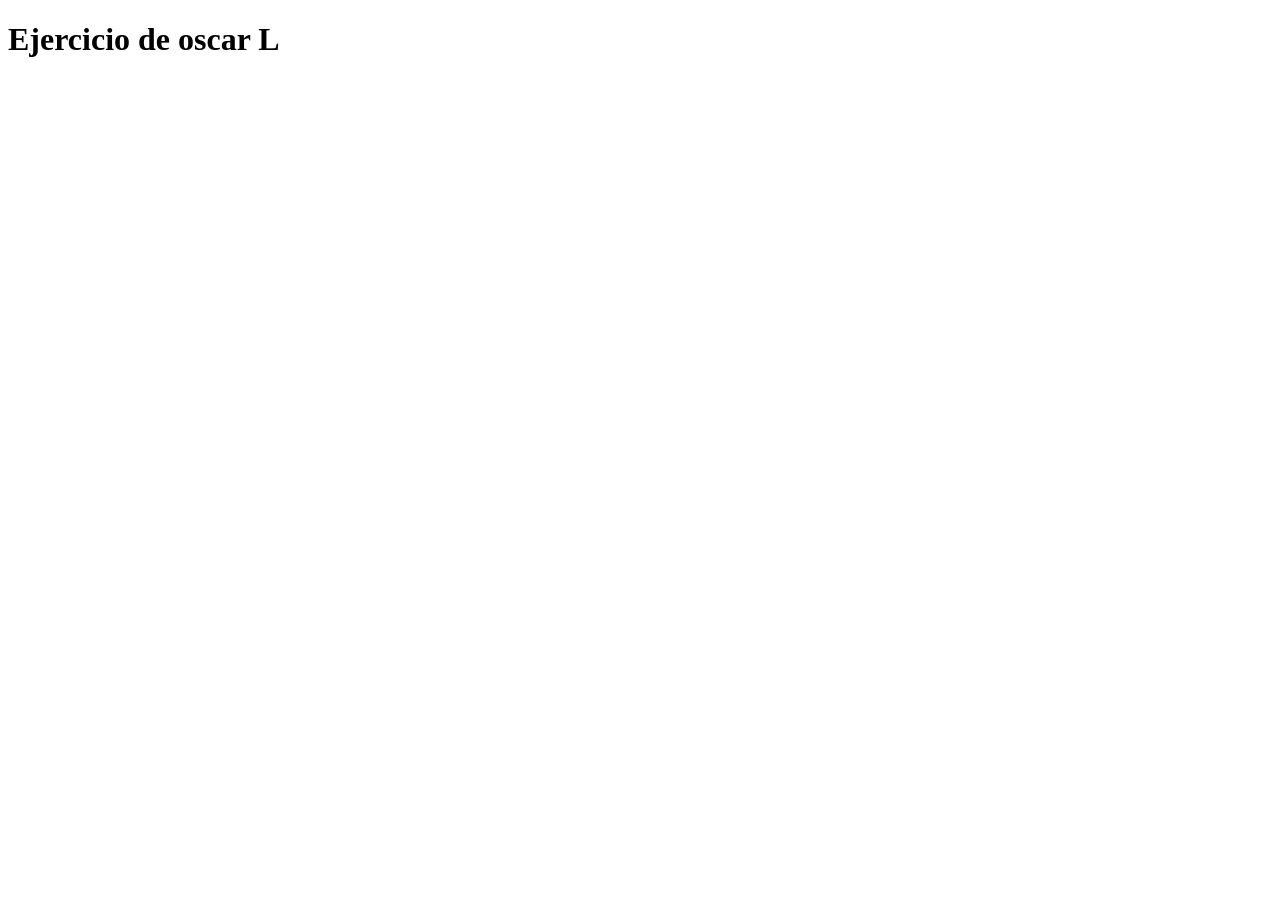
==== index.html @ 41b49b69 "Update index.html" ====
<!DOCTYPE html>
<html lang="en">
<head>
    <meta charset="UTF-8">
    <meta name="viewport" content="width=
    , initial-scale=1.0">
    <title>Ejemplo de página web basica</title>
    <h1>Ejercicio de oscar L</h1>
</head>
<body>
    
</body>
</html>
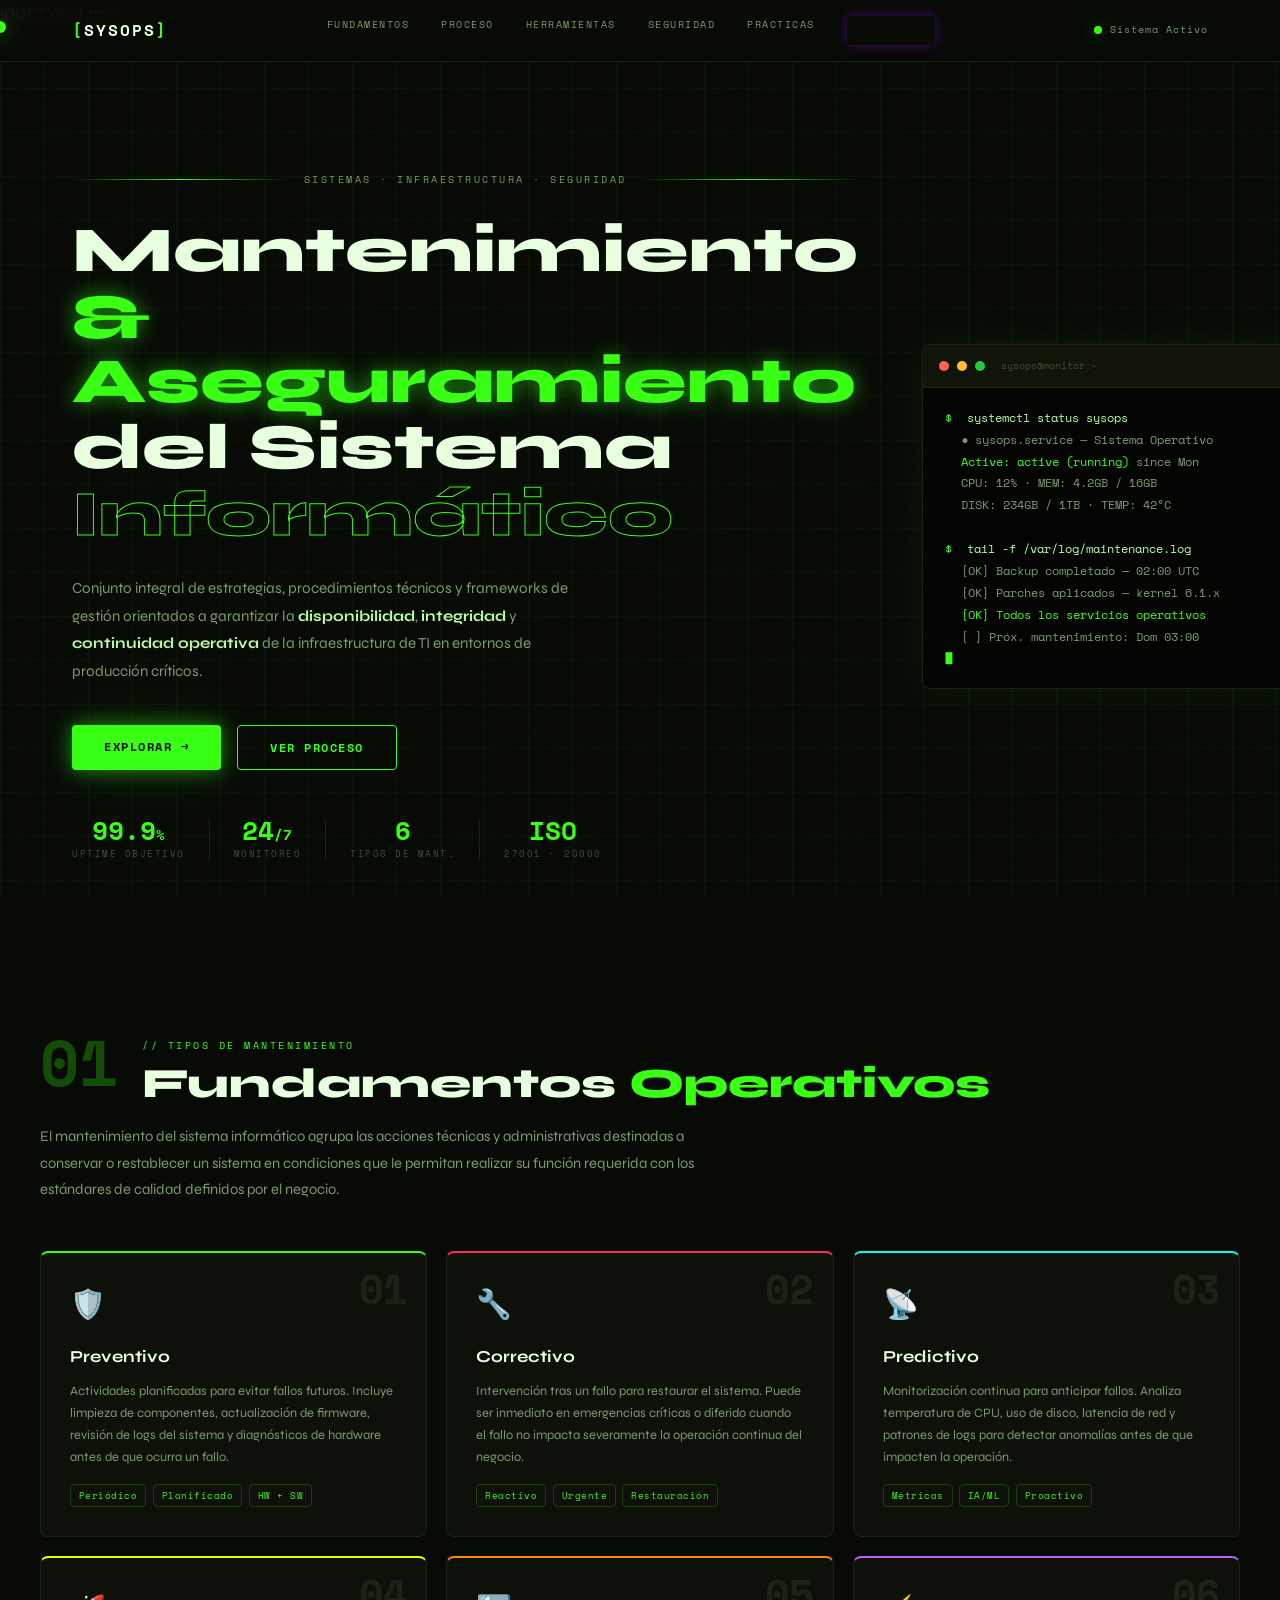
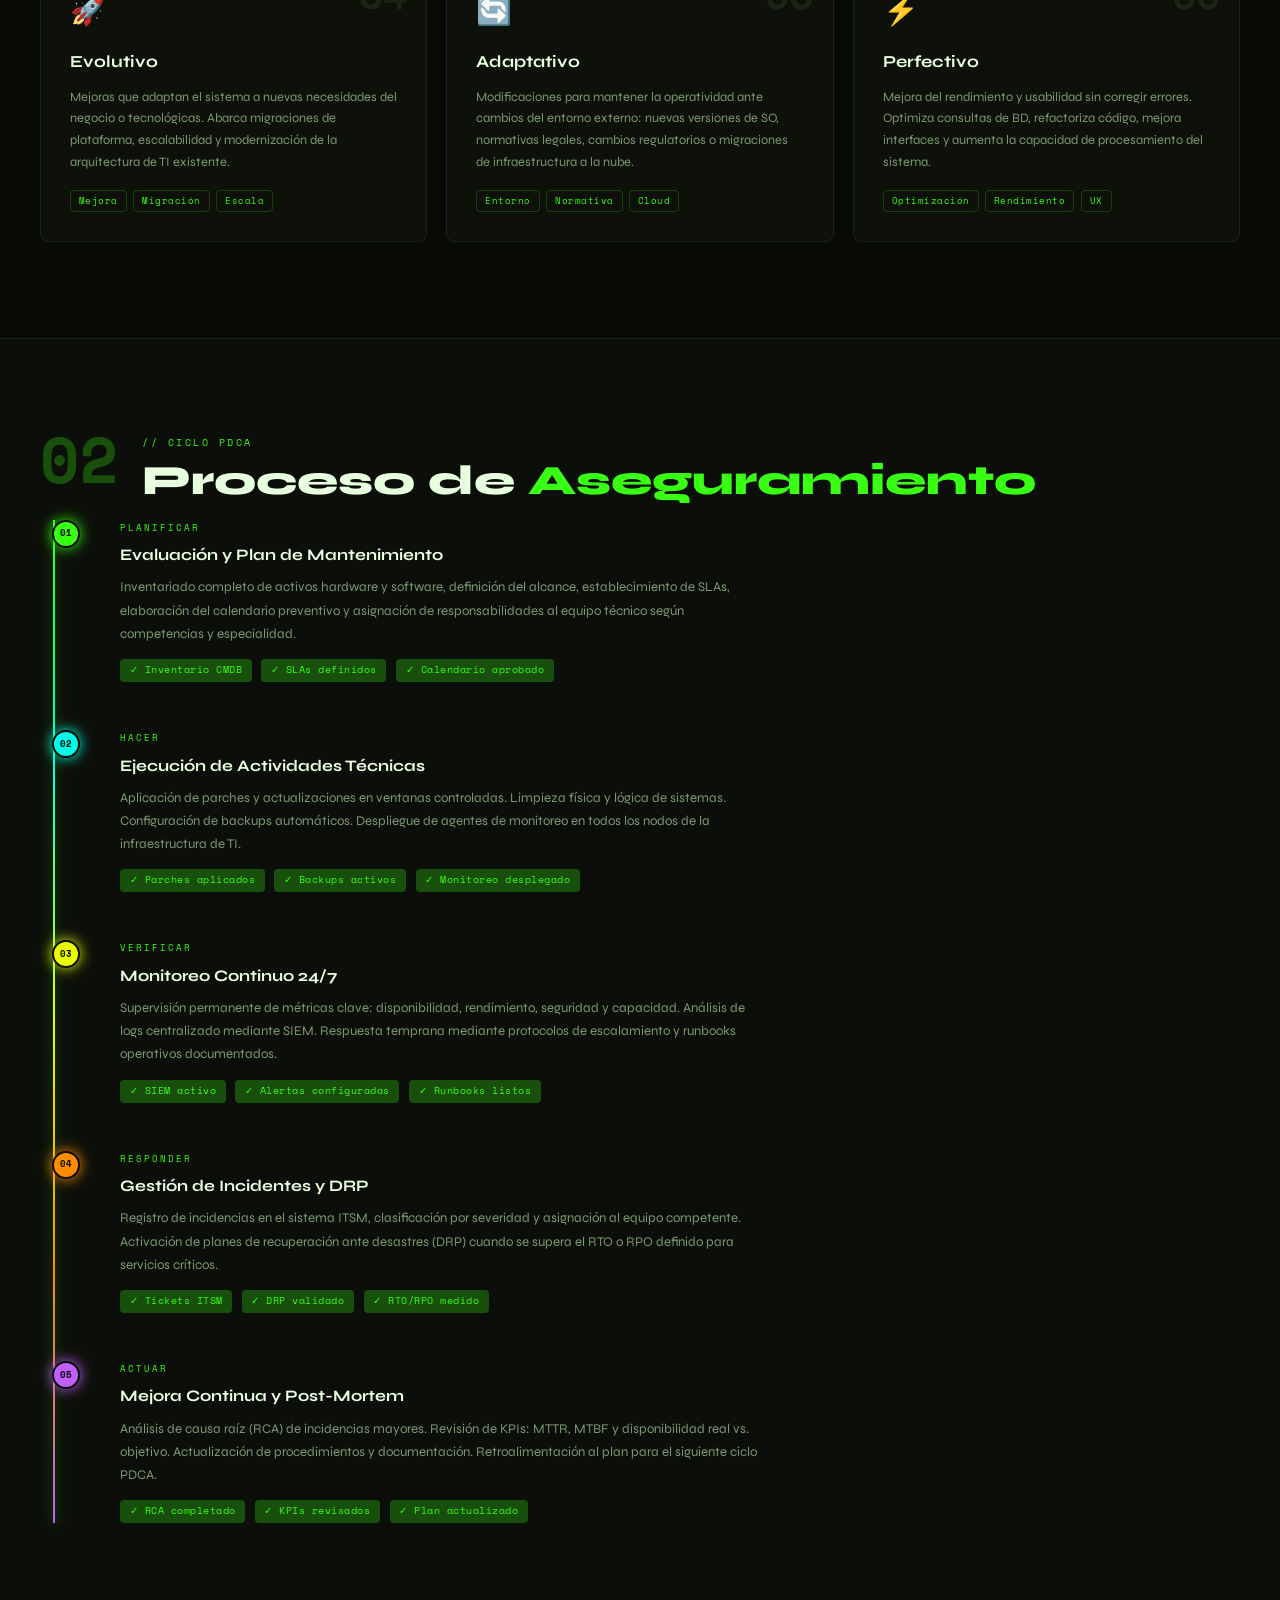
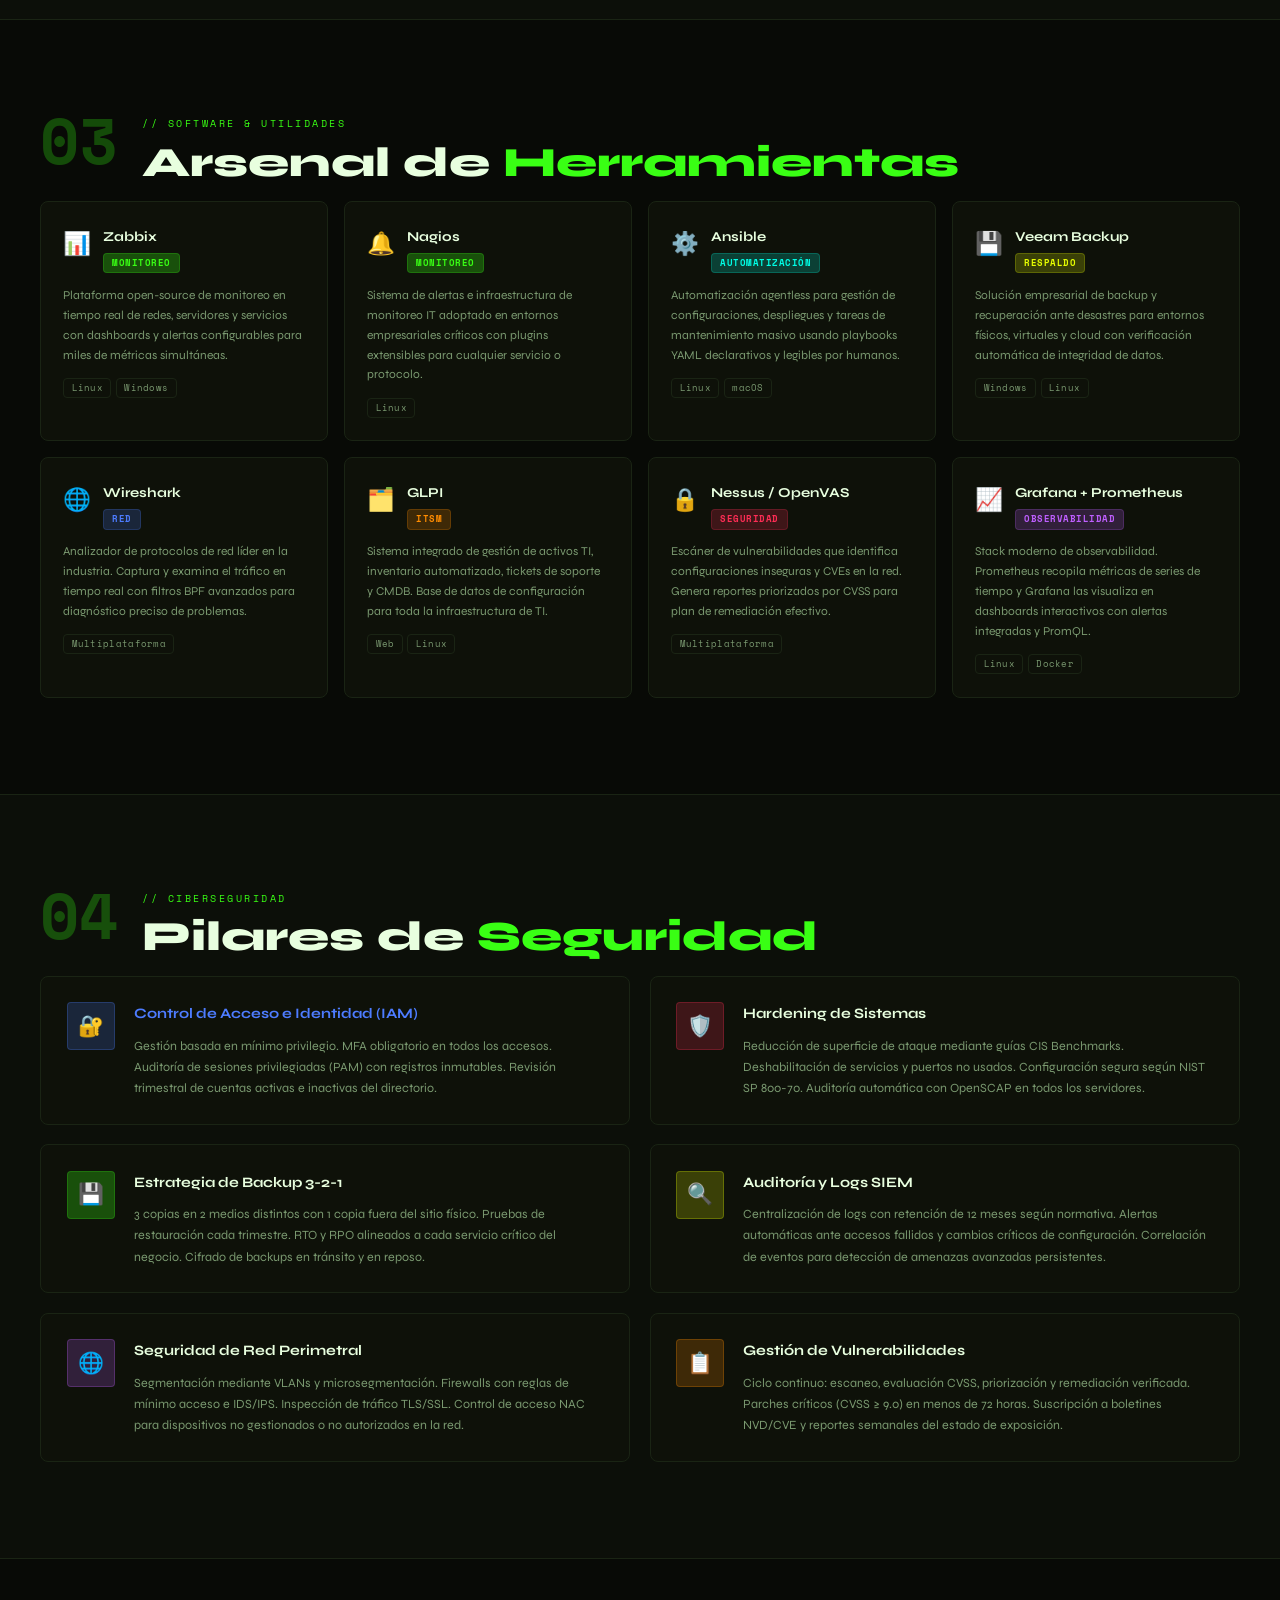
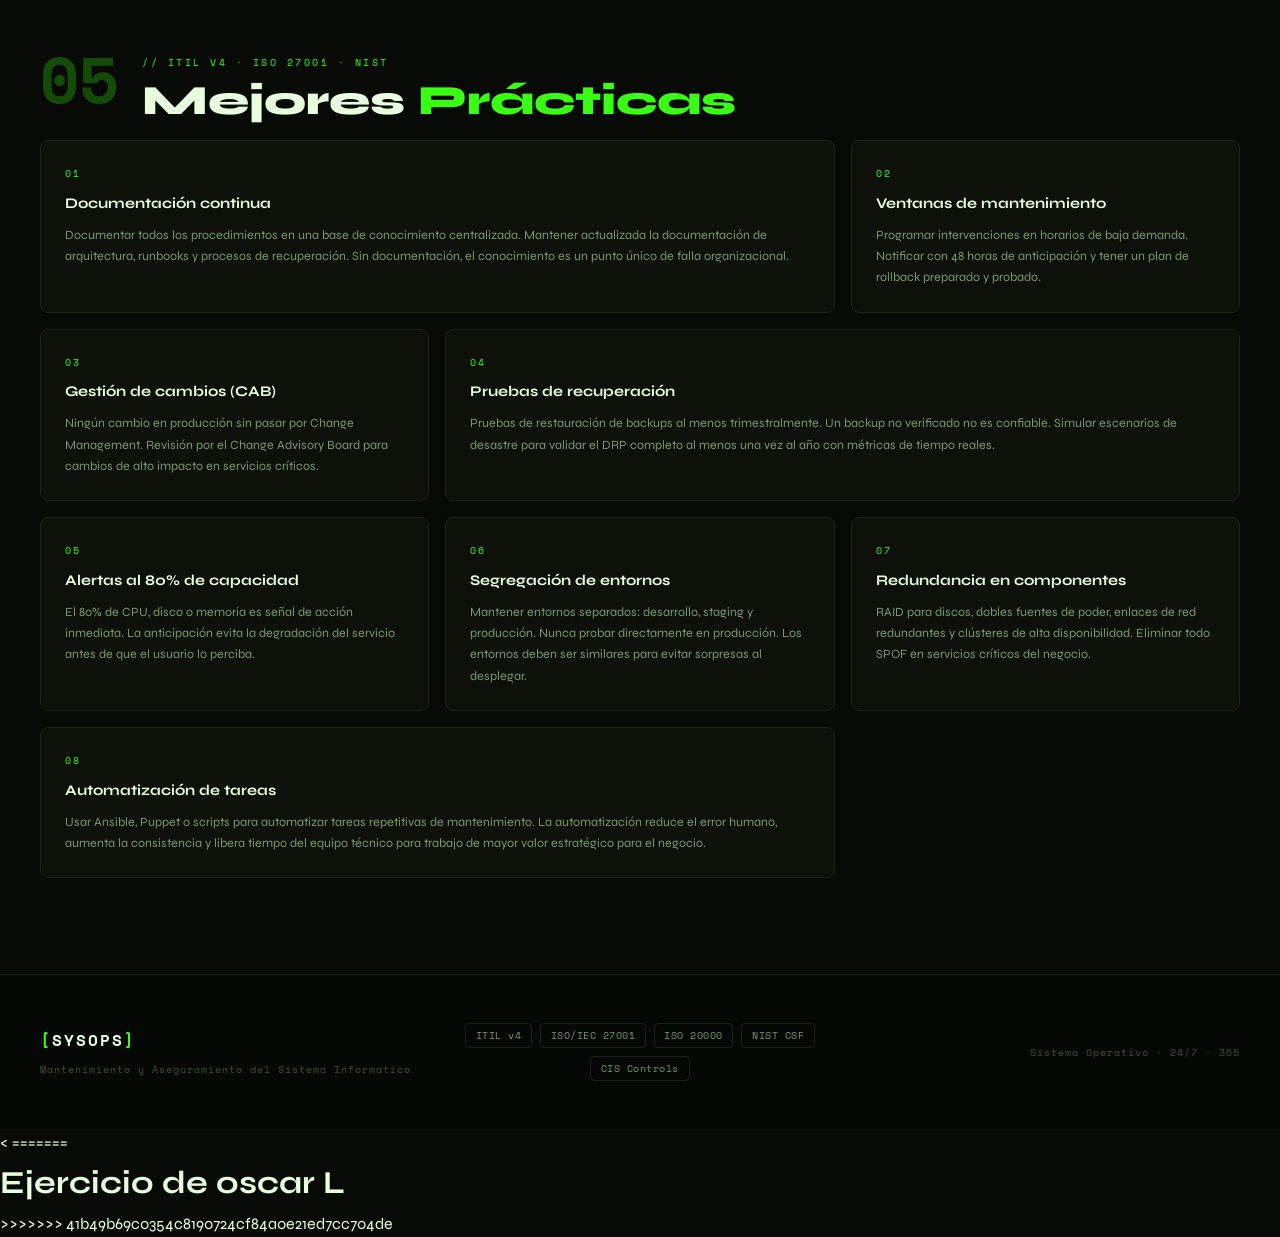
==== commit 8ff51234: "Add files via upload" ====
--- a/index.html
+++ b/index.html
@@ -1,13 +1,505 @@
-<!DOCTYPE html>
-<html lang="en">
-<head>
-    <meta charset="UTF-8">
-    <meta name="viewport" content="width=
-    , initial-scale=1.0">
-    <title>Ejemplo de página web basica</title>
-    <h1>Ejercicio de oscar L</h1>
-</head>
-<body>
-    
-</body>
-</html>
+!DOCTYPE html>
+<html lang="es">
+<head>
+  <meta charset="UTF-8" />
+  <meta name="viewport" content="width=device-width, initial-scale=1.0" />
+  <title>SYSOPS — Mantenimiento del Sistema Informático</title>
+  <link rel="stylesheet" href="style.css" />
+  <link rel="preconnect" href="https://fonts.googleapis.com" />
+  <link href="https://fonts.googleapis.com/css2?family=Syne:wght@400;700;800&family=Space+Mono:ital,wght@0,400;0,700;1,400&display=swap" rel="stylesheet" />
+</head>
+<body>
+
+  <div class="cursor" id="cursor"></div>
+  <canvas class="noise-canvas" id="noiseCanvas"></canvas>
+
+  <!-- HEADER -->
+  <header class="header">
+    <div class="header__inner">
+      <a class="header__logo" href="#">
+        <span class="bracket">[</span>SYSOPS<span class="bracket">]</span>
+      </a>
+      <nav class="header__nav">
+        <a href="#fundamentos">Fundamentos</a>
+        <a href="#proceso">Proceso</a>
+        <a href="#herramientas">Herramientas</a>
+        <a href="#seguridad">Seguridad</a>
+        <a href="#practicas">Prácticas</a>
+        <a href="contacto.html" class="nav-contact">Contacto</a>
+      </nav>
+      <div class="header__status">
+        <span class="status-dot"></span>
+        <span>Sistema Activo</span>
+      </div>
+    </div>
+  </header>
+
+  <!-- HERO -->
+  <section class="hero">
+    <div class="hero__grid"></div>
+    <div class="hero__content">
+      <div class="hero__eyebrow">
+        <span class="ey-line"></span>
+        <span>SISTEMAS · INFRAESTRUCTURA · SEGURIDAD</span>
+        <span class="ey-line"></span>
+      </div>
+      <h1 class="hero__title">
+        <span>Mantenimiento</span>
+        <span class="acc">&amp; Aseguramiento</span>
+        <span>del Sistema</span>
+        <span class="outline">Informático</span>
+      </h1>
+      <p class="hero__desc">
+        Conjunto integral de estrategias, procedimientos técnicos y frameworks de gestión
+        orientados a garantizar la <strong>disponibilidad</strong>, <strong>integridad</strong>
+        y <strong>continuidad operativa</strong> de la infraestructura de TI en entornos de producción críticos.
+      </p>
+      <div class="hero__actions">
+        <a class="btn btn--fill" href="#fundamentos">Explorar →</a>
+        <a class="btn btn--ghost" href="#proceso">Ver Proceso</a>
+      </div>
+      <div class="hero__metrics">
+        <div class="metric">
+          <span class="metric__val">99.9<em>%</em></span>
+          <span class="metric__lbl">Uptime objetivo</span>
+        </div>
+        <div class="metric-sep"></div>
+        <div class="metric">
+          <span class="metric__val">24<em>/7</em></span>
+          <span class="metric__lbl">Monitoreo</span>
+        </div>
+        <div class="metric-sep"></div>
+        <div class="metric">
+          <span class="metric__val">6</span>
+          <span class="metric__lbl">Tipos de mant.</span>
+        </div>
+        <div class="metric-sep"></div>
+        <div class="metric">
+          <span class="metric__val">ISO</span>
+          <span class="metric__lbl">27001 · 20000</span>
+        </div>
+      </div>
+    </div>
+
+    <div class="hero__terminal">
+      <div class="term__bar">
+        <span class="t-dot dot-r"></span>
+        <span class="t-dot dot-y"></span>
+        <span class="t-dot dot-g"></span>
+        <span class="term__title">sysops@monitor:~</span>
+      </div>
+      <div class="term__body">
+        <p><span class="t-prompt">$</span> <span class="t-cmd">systemctl status sysops</span></p>
+        <p class="t-out">● sysops.service — Sistema Operativo</p>
+        <p class="t-out"><span class="t-green">   Active: active (running)</span> since Mon</p>
+        <p class="t-out">   CPU: 12% · MEM: 4.2GB / 16GB</p>
+        <p class="t-out">   DISK: 234GB / 1TB · TEMP: 42°C</p>
+        <br/>
+        <p><span class="t-prompt">$</span> <span class="t-cmd">tail -f /var/log/maintenance.log</span></p>
+        <p class="t-out">[OK] Backup completado — 02:00 UTC</p>
+        <p class="t-out">[OK] Parches aplicados — kernel 6.1.x</p>
+        <p class="t-out"><span class="t-green">[OK] Todos los servicios operativos</span></p>
+        <p class="t-out">[  ] Próx. mantenimiento: Dom 03:00</p>
+        <p class="t-cursor" id="tcursor">█</p>
+      </div>
+    </div>
+  </section>
+
+  <!-- FUNDAMENTOS -->
+  <section class="section" id="fundamentos">
+    <div class="container">
+      <div class="sec-head">
+        <span class="sec-num">01</span>
+        <div>
+          <p class="sec-label">// Tipos de Mantenimiento</p>
+          <h2 class="sec-title">Fundamentos <span class="acc">Operativos</span></h2>
+        </div>
+      </div>
+      <p class="sec-intro">
+        El mantenimiento del sistema informático agrupa las acciones técnicas y administrativas
+        destinadas a conservar o restablecer un sistema en condiciones que le permitan realizar
+        su función requerida con los estándares de calidad definidos por el negocio.
+      </p>
+
+      <div class="cards-grid">
+        <article class="mcard mcard--1 reveal">
+          <div class="mcard__num">01</div>
+          <div class="mcard__icon">🛡️</div>
+          <h3 class="mcard__title">Preventivo</h3>
+          <p class="mcard__text">Actividades planificadas para evitar fallos futuros. Incluye limpieza de componentes, actualización de firmware, revisión de logs del sistema y diagnósticos de hardware antes de que ocurra un fallo.</p>
+          <div class="mcard__tags"><span>Periódico</span><span>Planificado</span><span>HW + SW</span></div>
+        </article>
+        <article class="mcard mcard--2 reveal">
+          <div class="mcard__num">02</div>
+          <div class="mcard__icon">🔧</div>
+          <h3 class="mcard__title">Correctivo</h3>
+          <p class="mcard__text">Intervención tras un fallo para restaurar el sistema. Puede ser inmediato en emergencias críticas o diferido cuando el fallo no impacta severamente la operación continua del negocio.</p>
+          <div class="mcard__tags"><span>Reactivo</span><span>Urgente</span><span>Restauración</span></div>
+        </article>
+        <article class="mcard mcard--3 reveal">
+          <div class="mcard__num">03</div>
+          <div class="mcard__icon">📡</div>
+          <h3 class="mcard__title">Predictivo</h3>
+          <p class="mcard__text">Monitorización continua para anticipar fallos. Analiza temperatura de CPU, uso de disco, latencia de red y patrones de logs para detectar anomalías antes de que impacten la operación.</p>
+          <div class="mcard__tags"><span>Métricas</span><span>IA/ML</span><span>Proactivo</span></div>
+        </article>
+        <article class="mcard mcard--4 reveal">
+          <div class="mcard__num">04</div>
+          <div class="mcard__icon">🚀</div>
+          <h3 class="mcard__title">Evolutivo</h3>
+          <p class="mcard__text">Mejoras que adaptan el sistema a nuevas necesidades del negocio o tecnológicas. Abarca migraciones de plataforma, escalabilidad y modernización de la arquitectura de TI existente.</p>
+          <div class="mcard__tags"><span>Mejora</span><span>Migración</span><span>Escala</span></div>
+        </article>
+        <article class="mcard mcard--5 reveal">
+          <div class="mcard__num">05</div>
+          <div class="mcard__icon">🔄</div>
+          <h3 class="mcard__title">Adaptativo</h3>
+          <p class="mcard__text">Modificaciones para mantener la operatividad ante cambios del entorno externo: nuevas versiones de SO, normativas legales, cambios regulatorios o migraciones de infraestructura a la nube.</p>
+          <div class="mcard__tags"><span>Entorno</span><span>Normativa</span><span>Cloud</span></div>
+        </article>
+        <article class="mcard mcard--6 reveal">
+          <div class="mcard__num">06</div>
+          <div class="mcard__icon">⚡</div>
+          <h3 class="mcard__title">Perfectivo</h3>
+          <p class="mcard__text">Mejora del rendimiento y usabilidad sin corregir errores. Optimiza consultas de BD, refactoriza código, mejora interfaces y aumenta la capacidad de procesamiento del sistema.</p>
+          <div class="mcard__tags"><span>Optimización</span><span>Rendimiento</span><span>UX</span></div>
+        </article>
+      </div>
+    </div>
+  </section>
+
+  <!-- PROCESO PDCA -->
+  <section class="section section--dark" id="proceso">
+    <div class="container">
+      <div class="sec-head">
+        <span class="sec-num">02</span>
+        <div>
+          <p class="sec-label">// Ciclo PDCA</p>
+          <h2 class="sec-title">Proceso de <span class="acc">Aseguramiento</span></h2>
+        </div>
+      </div>
+
+      <div class="timeline">
+
+        <div class="tl-step reveal">
+          <div class="tl-marker tl-m1"><span>01</span></div>
+          <div class="tl-content">
+            <span class="tl-phase">PLANIFICAR</span>
+            <h3 class="tl-title">Evaluación y Plan de Mantenimiento</h3>
+            <p class="tl-desc">Inventariado completo de activos hardware y software, definición del alcance, establecimiento de SLAs, elaboración del calendario preventivo y asignación de responsabilidades al equipo técnico según competencias y especialidad.</p>
+            <div class="tl-checks"><span>✓ Inventario CMDB</span><span>✓ SLAs definidos</span><span>✓ Calendario aprobado</span></div>
+          </div>
+        </div>
+
+        <div class="tl-step reveal">
+          <div class="tl-marker tl-m2"><span>02</span></div>
+          <div class="tl-content">
+            <span class="tl-phase">HACER</span>
+            <h3 class="tl-title">Ejecución de Actividades Técnicas</h3>
+            <p class="tl-desc">Aplicación de parches y actualizaciones en ventanas controladas. Limpieza física y lógica de sistemas. Configuración de backups automáticos. Despliegue de agentes de monitoreo en todos los nodos de la infraestructura de TI.</p>
+            <div class="tl-checks"><span>✓ Parches aplicados</span><span>✓ Backups activos</span><span>✓ Monitoreo desplegado</span></div>
+          </div>
+        </div>
+
+        <div class="tl-step reveal">
+          <div class="tl-marker tl-m3"><span>03</span></div>
+          <div class="tl-content">
+            <span class="tl-phase">VERIFICAR</span>
+            <h3 class="tl-title">Monitoreo Continuo 24/7</h3>
+            <p class="tl-desc">Supervisión permanente de métricas clave: disponibilidad, rendimiento, seguridad y capacidad. Análisis de logs centralizado mediante SIEM. Respuesta temprana mediante protocolos de escalamiento y runbooks operativos documentados.</p>
+            <div class="tl-checks"><span>✓ SIEM activo</span><span>✓ Alertas configuradas</span><span>✓ Runbooks listos</span></div>
+          </div>
+        </div>
+
+        <div class="tl-step reveal">
+          <div class="tl-marker tl-m4"><span>04</span></div>
+          <div class="tl-content">
+            <span class="tl-phase">RESPONDER</span>
+            <h3 class="tl-title">Gestión de Incidentes y DRP</h3>
+            <p class="tl-desc">Registro de incidencias en el sistema ITSM, clasificación por severidad y asignación al equipo competente. Activación de planes de recuperación ante desastres (DRP) cuando se supera el RTO o RPO definido para servicios críticos.</p>
+            <div class="tl-checks"><span>✓ Tickets ITSM</span><span>✓ DRP validado</span><span>✓ RTO/RPO medido</span></div>
+          </div>
+        </div>
+
+        <div class="tl-step reveal">
+          <div class="tl-marker tl-m5"><span>05</span></div>
+          <div class="tl-content">
+            <span class="tl-phase">ACTUAR</span>
+            <h3 class="tl-title">Mejora Continua y Post-Mortem</h3>
+            <p class="tl-desc">Análisis de causa raíz (RCA) de incidencias mayores. Revisión de KPIs: MTTR, MTBF y disponibilidad real vs. objetivo. Actualización de procedimientos y documentación. Retroalimentación al plan para el siguiente ciclo PDCA.</p>
+            <div class="tl-checks"><span>✓ RCA completado</span><span>✓ KPIs revisados</span><span>✓ Plan actualizado</span></div>
+          </div>
+        </div>
+
+      </div>
+    </div>
+  </section>
+
+  <!-- HERRAMIENTAS -->
+  <section class="section" id="herramientas">
+    <div class="container">
+      <div class="sec-head">
+        <span class="sec-num">03</span>
+        <div>
+          <p class="sec-label">// Software &amp; Utilidades</p>
+          <h2 class="sec-title">Arsenal de <span class="acc">Herramientas</span></h2>
+        </div>
+      </div>
+
+      <div class="tools-grid">
+        <div class="tool reveal">
+          <div class="tool__head">
+            <span class="tool__icon">📊</span>
+            <div><h3 class="tool__name">Zabbix</h3><span class="tbadge b-mon">Monitoreo</span></div>
+          </div>
+          <p class="tool__desc">Plataforma open-source de monitoreo en tiempo real de redes, servidores y servicios con dashboards y alertas configurables para miles de métricas simultáneas.</p>
+          <div class="tool__plat"><span>Linux</span><span>Windows</span></div>
+        </div>
+        <div class="tool reveal">
+          <div class="tool__head">
+            <span class="tool__icon">🔔</span>
+            <div><h3 class="tool__name">Nagios</h3><span class="tbadge b-mon">Monitoreo</span></div>
+          </div>
+          <p class="tool__desc">Sistema de alertas e infraestructura de monitoreo IT adoptado en entornos empresariales críticos con plugins extensibles para cualquier servicio o protocolo.</p>
+          <div class="tool__plat"><span>Linux</span></div>
+        </div>
+        <div class="tool reveal">
+          <div class="tool__head">
+            <span class="tool__icon">⚙️</span>
+            <div><h3 class="tool__name">Ansible</h3><span class="tbadge b-auto">Automatización</span></div>
+          </div>
+          <p class="tool__desc">Automatización agentless para gestión de configuraciones, despliegues y tareas de mantenimiento masivo usando playbooks YAML declarativos y legibles por humanos.</p>
+          <div class="tool__plat"><span>Linux</span><span>macOS</span></div>
+        </div>
+        <div class="tool reveal">
+          <div class="tool__head">
+            <span class="tool__icon">💾</span>
+            <div><h3 class="tool__name">Veeam Backup</h3><span class="tbadge b-bkp">Respaldo</span></div>
+          </div>
+          <p class="tool__desc">Solución empresarial de backup y recuperación ante desastres para entornos físicos, virtuales y cloud con verificación automática de integridad de datos.</p>
+          <div class="tool__plat"><span>Windows</span><span>Linux</span></div>
+        </div>
+        <div class="tool reveal">
+          <div class="tool__head">
+            <span class="tool__icon">🌐</span>
+            <div><h3 class="tool__name">Wireshark</h3><span class="tbadge b-net">Red</span></div>
+          </div>
+          <p class="tool__desc">Analizador de protocolos de red líder en la industria. Captura y examina el tráfico en tiempo real con filtros BPF avanzados para diagnóstico preciso de problemas.</p>
+          <div class="tool__plat"><span>Multiplataforma</span></div>
+        </div>
+        <div class="tool reveal">
+          <div class="tool__head">
+            <span class="tool__icon">🗂️</span>
+            <div><h3 class="tool__name">GLPI</h3><span class="tbadge b-itsm">ITSM</span></div>
+          </div>
+          <p class="tool__desc">Sistema integrado de gestión de activos TI, inventario automatizado, tickets de soporte y CMDB. Base de datos de configuración para toda la infraestructura de TI.</p>
+          <div class="tool__plat"><span>Web</span><span>Linux</span></div>
+        </div>
+        <div class="tool reveal">
+          <div class="tool__head">
+            <span class="tool__icon">🔒</span>
+            <div><h3 class="tool__name">Nessus / OpenVAS</h3><span class="tbadge b-sec">Seguridad</span></div>
+          </div>
+          <p class="tool__desc">Escáner de vulnerabilidades que identifica configuraciones inseguras y CVEs en la red. Genera reportes priorizados por CVSS para plan de remediación efectivo.</p>
+          <div class="tool__plat"><span>Multiplataforma</span></div>
+        </div>
+        <div class="tool reveal">
+          <div class="tool__head">
+            <span class="tool__icon">📈</span>
+            <div><h3 class="tool__name">Grafana + Prometheus</h3><span class="tbadge b-obs">Observabilidad</span></div>
+          </div>
+          <p class="tool__desc">Stack moderno de observabilidad. Prometheus recopila métricas de series de tiempo y Grafana las visualiza en dashboards interactivos con alertas integradas y PromQL.</p>
+          <div class="tool__plat"><span>Linux</span><span>Docker</span></div>
+        </div>
+      </div>
+    </div>
+  </section>
+
+  <!-- SEGURIDAD -->
+  <section class="section section--dark" id="seguridad">
+    <div class="container">
+      <div class="sec-head">
+        <span class="sec-num">04</span>
+        <div>
+          <p class="sec-label">// Ciberseguridad</p>
+          <h2 class="sec-title">Pilares de <span class="acc">Seguridad</span></h2>
+        </div>
+      </div>
+
+      <div class="sec-grid">
+        <div class="pillar reveal">
+          <div class="pillar__icon pillar--blue">🔐</div>
+          <div class="pillar__body">
+            <h3>Control de Acceso e Identidad (IAM)</h3>
+            <p>Gestión basada en mínimo privilegio. MFA obligatorio en todos los accesos. Auditoría de sesiones privilegiadas (PAM) con registros inmutables. Revisión trimestral de cuentas activas e inactivas del directorio.</p>
+          </div>
+        </div>
+        <div class="pillar reveal">
+          <div class="pillar__icon pillar--red">🛡️</div>
+          <div class="pillar__body">
+            <h3>Hardening de Sistemas</h3>
+            <p>Reducción de superficie de ataque mediante guías CIS Benchmarks. Deshabilitación de servicios y puertos no usados. Configuración segura según NIST SP 800-70. Auditoría automática con OpenSCAP en todos los servidores.</p>
+          </div>
+        </div>
+        <div class="pillar reveal">
+          <div class="pillar__icon pillar--green">💾</div>
+          <div class="pillar__body">
+            <h3>Estrategia de Backup 3-2-1</h3>
+            <p>3 copias en 2 medios distintos con 1 copia fuera del sitio físico. Pruebas de restauración cada trimestre. RTO y RPO alineados a cada servicio crítico del negocio. Cifrado de backups en tránsito y en reposo.</p>
+          </div>
+        </div>
+        <div class="pillar reveal">
+          <div class="pillar__icon pillar--yellow">🔍</div>
+          <div class="pillar__body">
+            <h3>Auditoría y Logs SIEM</h3>
+            <p>Centralización de logs con retención de 12 meses según normativa. Alertas automáticas ante accesos fallidos y cambios críticos de configuración. Correlación de eventos para detección de amenazas avanzadas persistentes.</p>
+          </div>
+        </div>
+        <div class="pillar reveal">
+          <div class="pillar__icon pillar--purple">🌐</div>
+          <div class="pillar__body">
+            <h3>Seguridad de Red Perimetral</h3>
+            <p>Segmentación mediante VLANs y microsegmentación. Firewalls con reglas de mínimo acceso e IDS/IPS. Inspección de tráfico TLS/SSL. Control de acceso NAC para dispositivos no gestionados o no autorizados en la red.</p>
+          </div>
+        </div>
+        <div class="pillar reveal">
+          <div class="pillar__icon pillar--orange">📋</div>
+          <div class="pillar__body">
+            <h3>Gestión de Vulnerabilidades</h3>
+            <p>Ciclo continuo: escaneo, evaluación CVSS, priorización y remediación verificada. Parches críticos (CVSS ≥ 9.0) en menos de 72 horas. Suscripción a boletines NVD/CVE y reportes semanales del estado de exposición.</p>
+          </div>
+        </div>
+      </div>
+    </div>
+  </section>
+
+  <!-- BUENAS PRÁCTICAS -->
+  <section class="section" id="practicas">
+    <div class="container">
+      <div class="sec-head">
+        <span class="sec-num">05</span>
+        <div>
+          <p class="sec-label">// ITIL v4 · ISO 27001 · NIST</p>
+          <h2 class="sec-title">Mejores <span class="acc">Prácticas</span></h2>
+        </div>
+      </div>
+
+      <div class="prac-grid">
+        <div class="prac prac--big reveal">
+          <span class="prac__n">01</span>
+          <h3>Documentación continua</h3>
+          <p>Documentar todos los procedimientos en una base de conocimiento centralizada. Mantener actualizada la documentación de arquitectura, runbooks y procesos de recuperación. Sin documentación, el conocimiento es un punto único de falla organizacional.</p>
+        </div>
+        <div class="prac reveal">
+          <span class="prac__n">02</span>
+          <h3>Ventanas de mantenimiento</h3>
+          <p>Programar intervenciones en horarios de baja demanda. Notificar con 48 horas de anticipación y tener un plan de rollback preparado y probado.</p>
+        </div>
+        <div class="prac reveal">
+          <span class="prac__n">03</span>
+          <h3>Gestión de cambios (CAB)</h3>
+          <p>Ningún cambio en producción sin pasar por Change Management. Revisión por el Change Advisory Board para cambios de alto impacto en servicios críticos.</p>
+        </div>
+        <div class="prac prac--big reveal">
+          <span class="prac__n">04</span>
+          <h3>Pruebas de recuperación</h3>
+          <p>Pruebas de restauración de backups al menos trimestralmente. Un backup no verificado no es confiable. Simular escenarios de desastre para validar el DRP completo al menos una vez al año con métricas de tiempo reales.</p>
+        </div>
+        <div class="prac reveal">
+          <span class="prac__n">05</span>
+          <h3>Alertas al 80% de capacidad</h3>
+          <p>El 80% de CPU, disco o memoria es señal de acción inmediata. La anticipación evita la degradación del servicio antes de que el usuario lo perciba.</p>
+        </div>
+        <div class="prac reveal">
+          <span class="prac__n">06</span>
+          <h3>Segregación de entornos</h3>
+          <p>Mantener entornos separados: desarrollo, staging y producción. Nunca probar directamente en producción. Los entornos deben ser similares para evitar sorpresas al desplegar.</p>
+        </div>
+        <div class="prac reveal">
+          <span class="prac__n">07</span>
+          <h3>Redundancia en componentes</h3>
+          <p>RAID para discos, dobles fuentes de poder, enlaces de red redundantes y clústeres de alta disponibilidad. Eliminar todo SPOF en servicios críticos del negocio.</p>
+        </div>
+        <div class="prac prac--big reveal">
+          <span class="prac__n">08</span>
+          <h3>Automatización de tareas</h3>
+          <p>Usar Ansible, Puppet o scripts para automatizar tareas repetitivas de mantenimiento. La automatización reduce el error humano, aumenta la consistencia y libera tiempo del equipo técnico para trabajo de mayor valor estratégico para el negocio.</p>
+        </div>
+      </div>
+    </div>
+  </section>
+
+  <!-- FOOTER -->
+  <footer class="footer">
+    <div class="footer__inner">
+      <div class="footer__brand">
+        <div class="footer__logo"><span class="bracket">[</span>SYSOPS<span class="bracket">]</span></div>
+        <p>Mantenimiento y Aseguramiento del Sistema Informático</p>
+      </div>
+      <div class="footer__standards">
+        <span>ITIL v4</span>
+        <span>ISO/IEC 27001</span>
+        <span>ISO 20000</span>
+        <span>NIST CSF</span>
+        <span>CIS Controls</span>
+      </div>
+      <p class="footer__copy">Sistema Operativo · 24/7 · 365</p>
+    </div>
+  </footer>
+
+  <script>
+    // Cursor
+    const cur = document.getElementById('cursor');
+    document.addEventListener('mousemove', e => {
+      cur.style.left = e.clientX + 'px';
+      cur.style.top  = e.clientY + 'px';
+    });
+    document.querySelectorAll('a,button,.mcard,.tool,.pillar,.prac').forEach(el => {
+      el.addEventListener('mouseenter', () => cur.classList.add('big'));
+      el.addEventListener('mouseleave', () => cur.classList.remove('big'));
+    });
+
+    // Noise canvas
+    const canvas = document.getElementById('noiseCanvas');
+    const ctx = canvas.getContext('2d');
+    function resize() { canvas.width = window.innerWidth; canvas.height = window.innerHeight; }
+    resize(); window.addEventListener('resize', resize);
+    function noise() {
+      const d = ctx.createImageData(canvas.width, canvas.height);
+      for (let i = 0; i < d.data.length; i += 4) {
+        const v = Math.random() * 255;
+        d.data[i] = d.data[i+1] = d.data[i+2] = v; d.data[i+3] = 9;
+      }
+      ctx.putImageData(d, 0, 0);
+      setTimeout(noise, 80);
+    }
+    noise();
+
+    // Terminal cursor blink
+    const tc = document.getElementById('tcursor');
+    setInterval(() => tc.style.opacity = tc.style.opacity === '0' ? '1' : '0', 500);
+
+    // Scroll reveal
+    const obs = new IntersectionObserver(entries => {
+      entries.forEach(e => { if (e.isIntersecting) e.target.classList.add('visible'); });
+    }, { threshold: 0.12 });
+    document.querySelectorAll('.reveal').forEach(el => obs.observe(el));
+  </script>
+</body>
+</html>
+<
+=======
+<!DOCTYPE html>
+<html lang="en">
+<head>
+    <meta charset="UTF-8">
+    <meta name="viewport" content="width=
+    , initial-scale=1.0">
+    <title>Ejemplo de página web basica</title>
+    <h1>Ejercicio de oscar L</h1>
+</head>
+<body>
+    
+</body>
+</html>
+>>>>>>> 41b49b69c0354c8190724cf84a0e21ed7cc704de
--- a/style.css
+++ b/style.css
@@ -0,0 +1,919 @@
+/* ============================================================
+   SYSOPS — Mantenimiento y Aseguramiento del Sistema Informático
+   style.css · Tema: Biopunk / Verde Neón sobre Negro Profundo
+   Fuentes: Syne (display) + Space Mono (código)
+   ============================================================ */
+
+/* ── Google Fonts ── */
+@import url('https://fonts.googleapis.com/css2?family=Syne:wght@400;700;800&family=Space+Mono:ital,wght@0,400;0,700;1,400&display=swap');
+
+/* ══════════════════════════════════════════════════════════
+   VARIABLES DE COLOR Y TEMA
+   ══════════════════════════════════════════════════════════ */
+:root {
+  /* Fondos */
+  --bg:         #080a06;
+  --bg-2:       #0c0f09;
+  --bg-3:       #111408;
+  --bg-card:    #0e1109;
+  --bg-dark:    #060806;
+
+  /* Verde neón — color principal */
+  --neon:       #39ff14;
+  --neon-dim:   #39ff1444;
+  --neon-glow:  0 0 20px #39ff1488, 0 0 60px #39ff1422;
+  --neon-soft:  #b8ff9f;
+
+  /* Acento amarillo */
+  --yellow:     #e8ff00;
+  --yellow-dim: #e8ff0033;
+
+  /* Acento cyan */
+  --cyan:       #00ffe7;
+  --cyan-dim:   #00ffe733;
+
+  /* Acento rojo */
+  --red:        #ff2d55;
+  --red-dim:    #ff2d5533;
+
+  /* Acento azul */
+  --blue:       #4d7cff;
+  --blue-dim:   #4d7cff33;
+
+  /* Acento púrpura */
+  --purple:     #bf5fff;
+  --purple-dim: #bf5fff33;
+
+  /* Acento naranja */
+  --orange:     #ff8c00;
+  --orange-dim: #ff8c0033;
+
+  /* Texto */
+  --text-h:     #e8ffdf;
+  --text-b:     #7a9970;
+  --text-m:     #3d5234;
+  --text-code:  #39ff14;
+
+  /* Bordes */
+  --border:     #1a2414;
+  --border-b:   #39ff1433;
+
+  /* Fuentes */
+  --font-d:     'Syne', sans-serif;
+  --font-m:     'Space Mono', monospace;
+
+  /* Radios */
+  --r-sm:       4px;
+  --r-md:       8px;
+  --r-lg:       16px;
+}
+
+/* ══════════════════════════════════════════════════════════
+   RESET Y BASE
+   ══════════════════════════════════════════════════════════ */
+*, *::before, *::after { box-sizing: border-box; margin: 0; padding: 0; }
+html { scroll-behavior: smooth; font-size: 16px; }
+
+body {
+  background: var(--bg);
+  color: var(--text-h);
+  font-family: var(--font-d);
+  font-weight: 400;
+  line-height: 1.7;
+  overflow-x: hidden;
+  cursor: none;
+}
+
+::-webkit-scrollbar { width: 4px; }
+::-webkit-scrollbar-track { background: var(--bg); }
+::-webkit-scrollbar-thumb { background: var(--neon); border-radius: 2px; }
+::selection { background: var(--neon); color: var(--bg); }
+
+strong { color: var(--neon-soft); font-weight: 700; }
+
+/* ── Cursor personalizado ── */
+.cursor {
+  position: fixed;
+  width: 12px; height: 12px;
+  background: var(--neon);
+  border-radius: 50%;
+  pointer-events: none;
+  z-index: 9999;
+  transform: translate(-50%, -50%);
+  transition: width .2s, height .2s, box-shadow .2s;
+  box-shadow: var(--neon-glow);
+  mix-blend-mode: screen;
+}
+.cursor.big { width: 32px; height: 32px; background: transparent; border: 1px solid var(--neon); }
+
+/* ── Canvas de ruido ── */
+.noise-canvas {
+  position: fixed;
+  inset: 0;
+  pointer-events: none;
+  z-index: 1;
+  opacity: .35;
+  mix-blend-mode: overlay;
+}
+
+/* ── Clase accent y outline ── */
+.acc      { color: var(--neon); }
+.bracket  { color: var(--neon); }
+
+/* ══════════════════════════════════════════════════════════
+   HEADER / NAVBAR
+   ══════════════════════════════════════════════════════════ */
+.header {
+  position: fixed;
+  top: 0; left: 0; right: 0;
+  z-index: 500;
+  border-bottom: 1px solid var(--border);
+  background: rgba(8,10,6,.9);
+  backdrop-filter: blur(20px);
+}
+
+.header__inner {
+  max-width: 1200px;
+  margin: 0 auto;
+  padding: 1rem 2rem;
+  display: flex;
+  align-items: center;
+  justify-content: space-between;
+  gap: 2rem;
+}
+
+.header__logo {
+  font-family: var(--font-m);
+  font-size: 1rem;
+  font-weight: 700;
+  color: var(--text-h);
+  text-decoration: none;
+  letter-spacing: 2px;
+}
+.header__logo .bracket { color: var(--neon); }
+
+.header__nav {
+  display: flex;
+  gap: 2rem;
+}
+.header__nav a {
+  font-family: var(--font-m);
+  font-size: .65rem;
+  color: var(--text-b);
+  text-decoration: none;
+  letter-spacing: 1.5px;
+  text-transform: uppercase;
+  transition: color .2s;
+}
+.header__nav a:hover { color: var(--neon); text-shadow: var(--neon-glow); }
+
+.header__status {
+  display: flex;
+  align-items: center;
+  gap: .5rem;
+  font-family: var(--font-m);
+  font-size: .62rem;
+  color: var(--text-b);
+  letter-spacing: 1px;
+}
+
+.status-dot {
+  width: 8px; height: 8px;
+  border-radius: 50%;
+  background: var(--neon);
+  box-shadow: var(--neon-glow);
+  animation: pulse 2s infinite;
+}
+
+@keyframes pulse {
+  0%, 100% { opacity: 1; box-shadow: 0 0 8px var(--neon); }
+  50%       { opacity: .5; box-shadow: 0 0 20px var(--neon); }
+}
+
+/* ══════════════════════════════════════════════════════════
+   HERO
+   ══════════════════════════════════════════════════════════ */
+.hero {
+  min-height: 100vh;
+  padding: 9rem 2rem 5rem;
+  display: grid;
+  grid-template-columns: 1fr 420px;
+  gap: 4rem;
+  align-items: center;
+  max-width: 1200px;
+  margin: 0 auto;
+  position: relative;
+}
+
+.hero__grid {
+  position: fixed;
+  inset: 0;
+  z-index: 0;
+  background-image:
+    linear-gradient(rgba(57,255,20,.04) 1px, transparent 1px),
+    linear-gradient(90deg, rgba(57,255,20,.04) 1px, transparent 1px);
+  background-size: 44px 44px;
+  pointer-events: none;
+}
+
+.hero__content { position: relative; z-index: 2; }
+
+.hero__eyebrow {
+  display: flex;
+  align-items: center;
+  gap: 1rem;
+  font-family: var(--font-m);
+  font-size: .6rem;
+  color: var(--text-b);
+  letter-spacing: 2.5px;
+  text-transform: uppercase;
+  margin-bottom: 2rem;
+}
+.ey-line {
+  flex: 1;
+  height: 1px;
+  background: linear-gradient(90deg, transparent, var(--neon), transparent);
+}
+
+.hero__title {
+  display: flex;
+  flex-direction: column;
+  font-size: clamp(2.5rem, 5vw, 4rem);
+  font-weight: 800;
+  line-height: 1.0;
+  margin-bottom: 1.8rem;
+  gap: .15rem;
+}
+.hero__title .acc {
+  color: var(--neon);
+  text-shadow: var(--neon-glow);
+}
+.hero__title .outline {
+  color: transparent;
+  -webkit-text-stroke: 1px var(--neon);
+}
+
+.hero__desc {
+  font-size: .95rem;
+  color: var(--text-b);
+  max-width: 500px;
+  margin-bottom: 2.5rem;
+  line-height: 1.8;
+}
+
+.hero__actions {
+  display: flex;
+  gap: 1rem;
+  margin-bottom: 3rem;
+}
+
+/* ── Botones ── */
+.btn {
+  display: inline-block;
+  font-family: var(--font-m);
+  font-size: .72rem;
+  font-weight: 700;
+  letter-spacing: 1.5px;
+  text-transform: uppercase;
+  text-decoration: none;
+  padding: .75rem 2rem;
+  border-radius: var(--r-sm);
+  cursor: none;
+  transition: all .25s;
+  border: none;
+}
+
+.btn--fill {
+  background: var(--neon);
+  color: var(--bg);
+  box-shadow: var(--neon-glow);
+}
+.btn--fill:hover { background: var(--neon-soft); transform: translateY(-2px); }
+
+.btn--ghost {
+  background: transparent;
+  color: var(--neon);
+  border: 1px solid var(--neon);
+}
+.btn--ghost:hover { background: var(--neon-dim); transform: translateY(-2px); }
+
+/* ── Métricas hero ── */
+.hero__metrics {
+  display: flex;
+  align-items: center;
+  gap: 1.5rem;
+}
+
+.metric { text-align: center; }
+.metric__val {
+  display: block;
+  font-family: var(--font-m);
+  font-size: 1.6rem;
+  font-weight: 700;
+  color: var(--neon);
+  line-height: 1;
+}
+.metric__val em { font-size: .9rem; font-style: normal; }
+.metric__lbl {
+  display: block;
+  font-family: var(--font-m);
+  font-size: .55rem;
+  color: var(--text-m);
+  letter-spacing: 1.5px;
+  text-transform: uppercase;
+  margin-top: .2rem;
+}
+
+.metric-sep {
+  width: 1px;
+  height: 40px;
+  background: var(--border);
+}
+
+/* ══════════════════════════════════════════════════════════
+   TERMINAL HERO
+   ══════════════════════════════════════════════════════════ */
+.hero__terminal {
+  position: relative;
+  z-index: 2;
+  background: #040503;
+  border: 1px solid var(--border);
+  border-radius: var(--r-md);
+  overflow: hidden;
+  box-shadow: 0 0 40px rgba(57,255,20,.08);
+  animation: fadeUp .8s .4s ease both;
+}
+
+.term__bar {
+  display: flex;
+  align-items: center;
+  gap: .5rem;
+  padding: .75rem 1rem;
+  background: var(--bg-3);
+  border-bottom: 1px solid var(--border);
+}
+
+.t-dot {
+  width: 10px; height: 10px;
+  border-radius: 50%;
+}
+.dot-r { background: #ff5f57; }
+.dot-y { background: #ffbd2e; }
+.dot-g { background: #28c840; }
+
+.term__title {
+  margin-left: .5rem;
+  font-family: var(--font-m);
+  font-size: .65rem;
+  color: var(--text-m);
+}
+
+.term__body {
+  padding: 1.2rem 1.4rem;
+  font-family: var(--font-m);
+  font-size: .72rem;
+  line-height: 1.9;
+}
+
+.t-prompt { color: var(--neon); user-select: none; margin-right: .5rem; }
+.t-cmd    { color: var(--neon-soft); }
+.t-out    { color: var(--text-b); padding-left: 1rem; }
+.t-green  { color: var(--neon); }
+.t-cursor { color: var(--neon); display: inline-block; }
+
+/* ══════════════════════════════════════════════════════════
+   SECCIONES COMUNES
+   ══════════════════════════════════════════════════════════ */
+.section { padding: 6rem 2rem; position: relative; z-index: 2; }
+.section--dark { background: var(--bg-2); border-top: 1px solid var(--border); border-bottom: 1px solid var(--border); }
+
+.container { max-width: 1200px; margin: 0 auto; }
+
+/* ── Cabecera de sección ── */
+.sec-head {
+  display: flex;
+  align-items: flex-start;
+  gap: 1.5rem;
+  margin-bottom: 1rem;
+}
+
+.sec-num {
+  font-family: var(--font-m);
+  font-size: 4rem;
+  font-weight: 700;
+  color: var(--neon-dim);
+  line-height: 1;
+  flex-shrink: 0;
+  margin-top: -.5rem;
+}
+
+.sec-label {
+  font-family: var(--font-m);
+  font-size: .62rem;
+  color: var(--neon);
+  letter-spacing: 2.5px;
+  text-transform: uppercase;
+  margin-bottom: .4rem;
+}
+
+.sec-title {
+  font-size: clamp(1.8rem, 3.5vw, 2.6rem);
+  font-weight: 800;
+  line-height: 1.1;
+  margin-bottom: 0;
+}
+
+.sec-intro {
+  color: var(--text-b);
+  max-width: 680px;
+  margin: 1rem 0 3rem;
+  line-height: 1.8;
+  font-size: .92rem;
+}
+
+/* ══════════════════════════════════════════════════════════
+   SCROLL REVEAL
+   ══════════════════════════════════════════════════════════ */
+.reveal {
+  opacity: 0;
+  transform: translateY(24px);
+  transition: opacity .6s ease, transform .6s ease;
+}
+.reveal.visible {
+  opacity: 1;
+  transform: translateY(0);
+}
+
+/* ══════════════════════════════════════════════════════════
+   CARDS — TIPOS DE MANTENIMIENTO
+   ══════════════════════════════════════════════════════════ */
+.cards-grid {
+  display: grid;
+  grid-template-columns: repeat(3, 1fr);
+  gap: 1.2rem;
+}
+
+.mcard {
+  background: var(--bg-card);
+  border: 1px solid var(--border);
+  border-radius: var(--r-md);
+  padding: 1.8rem;
+  position: relative;
+  overflow: hidden;
+  transition: transform .25s, border-color .25s, box-shadow .25s;
+}
+.mcard::before {
+  content: '';
+  position: absolute;
+  inset: 0;
+  background: linear-gradient(135deg, var(--neon-dim) 0%, transparent 60%);
+  opacity: 0;
+  transition: opacity .3s;
+}
+.mcard:hover { transform: translateY(-5px); }
+.mcard:hover::before { opacity: 1; }
+
+/* Colores de borde superior por tipo */
+.mcard--1 { border-top: 2px solid var(--neon);   } .mcard--1:hover { border-color: var(--neon);   box-shadow: 0 8px 32px rgba(57,255,20,.12); }
+.mcard--2 { border-top: 2px solid var(--red);    } .mcard--2:hover { border-color: var(--red);    box-shadow: 0 8px 32px rgba(255,45,85,.12); }
+.mcard--3 { border-top: 2px solid var(--cyan);   } .mcard--3:hover { border-color: var(--cyan);   box-shadow: 0 8px 32px rgba(0,255,231,.12); }
+.mcard--4 { border-top: 2px solid var(--yellow); } .mcard--4:hover { border-color: var(--yellow); box-shadow: 0 8px 32px rgba(232,255,0,.12); }
+.mcard--5 { border-top: 2px solid var(--orange); } .mcard--5:hover { border-color: var(--orange); box-shadow: 0 8px 32px rgba(255,140,0,.12); }
+.mcard--6 { border-top: 2px solid var(--purple); } .mcard--6:hover { border-color: var(--purple); box-shadow: 0 8px 32px rgba(191,95,255,.12); }
+
+.mcard__num {
+  position: absolute;
+  top: 1rem; right: 1.2rem;
+  font-family: var(--font-m);
+  font-size: 2.5rem;
+  font-weight: 700;
+  color: var(--border);
+  line-height: 1;
+  user-select: none;
+}
+.mcard__icon {
+  font-size: 1.8rem;
+  margin-bottom: .8rem;
+  display: block;
+}
+.mcard__title {
+  font-size: 1.05rem;
+  font-weight: 700;
+  margin-bottom: .6rem;
+  color: var(--text-h);
+}
+.mcard__text {
+  font-size: .8rem;
+  color: var(--text-b);
+  line-height: 1.7;
+  margin-bottom: 1rem;
+}
+.mcard__tags {
+  display: flex;
+  flex-wrap: wrap;
+  gap: .4rem;
+}
+.mcard__tags span {
+  font-family: var(--font-m);
+  font-size: .58rem;
+  color: var(--neon);
+  border: 1px solid var(--border-b);
+  padding: .15rem .5rem;
+  border-radius: var(--r-sm);
+  letter-spacing: .5px;
+}
+
+/* ══════════════════════════════════════════════════════════
+   TIMELINE — PROCESO PDCA
+   ══════════════════════════════════════════════════════════ */
+.timeline {
+  position: relative;
+  padding-left: 3rem;
+  display: flex;
+  flex-direction: column;
+  gap: 0;
+  max-width: 860px;
+}
+.timeline::before {
+  content: '';
+  position: absolute;
+  left: 13px; top: 0; bottom: 0;
+  width: 2px;
+  background: linear-gradient(180deg,
+    var(--neon)   0%,
+    var(--cyan)   25%,
+    var(--yellow) 50%,
+    var(--orange) 75%,
+    var(--purple) 100%
+  );
+  box-shadow: 0 0 12px rgba(57,255,20,.5);
+}
+
+.tl-step {
+  position: relative;
+  padding: 0 0 3rem 2rem;
+}
+.tl-step:last-child { padding-bottom: 0; }
+
+.tl-marker {
+  position: absolute;
+  left: -2.25rem;
+  top: 0;
+  width: 28px; height: 28px;
+  border-radius: 50%;
+  display: flex;
+  align-items: center;
+  justify-content: center;
+  font-family: var(--font-m);
+  font-size: .55rem;
+  font-weight: 700;
+  border: 2px solid var(--bg-2);
+  color: var(--bg);
+}
+.tl-m1 { background: var(--neon);   box-shadow: 0 0 14px var(--neon); }
+.tl-m2 { background: var(--cyan);   box-shadow: 0 0 14px var(--cyan); }
+.tl-m3 { background: var(--yellow); box-shadow: 0 0 14px var(--yellow); }
+.tl-m4 { background: var(--orange); box-shadow: 0 0 14px var(--orange); }
+.tl-m5 { background: var(--purple); box-shadow: 0 0 14px var(--purple); }
+
+.tl-phase {
+  display: inline-block;
+  font-family: var(--font-m);
+  font-size: .58rem;
+  letter-spacing: 2px;
+  color: var(--neon);
+  text-transform: uppercase;
+  margin-bottom: .35rem;
+}
+.tl-title {
+  font-size: 1rem;
+  font-weight: 700;
+  margin-bottom: .5rem;
+  color: var(--text-h);
+}
+.tl-desc {
+  font-size: .83rem;
+  color: var(--text-b);
+  line-height: 1.75;
+  margin-bottom: .8rem;
+  max-width: 640px;
+}
+.tl-checks {
+  display: flex;
+  flex-wrap: wrap;
+  gap: .6rem;
+}
+.tl-checks span {
+  font-family: var(--font-m);
+  font-size: .62rem;
+  color: var(--neon);
+  background: var(--neon-dim);
+  padding: .2rem .6rem;
+  border-radius: var(--r-sm);
+  letter-spacing: .5px;
+}
+
+/* ══════════════════════════════════════════════════════════
+   HERRAMIENTAS
+   ══════════════════════════════════════════════════════════ */
+.tools-grid {
+  display: grid;
+  grid-template-columns: repeat(4, 1fr);
+  gap: 1rem;
+}
+
+.tool {
+  background: var(--bg-card);
+  border: 1px solid var(--border);
+  border-radius: var(--r-md);
+  padding: 1.4rem;
+  transition: transform .2s, border-color .2s, box-shadow .2s;
+}
+.tool:hover {
+  transform: translateY(-4px);
+  border-color: var(--neon);
+  box-shadow: 0 0 24px rgba(57,255,20,.08);
+}
+
+.tool__head {
+  display: flex;
+  align-items: flex-start;
+  gap: .75rem;
+  margin-bottom: .8rem;
+}
+.tool__icon { font-size: 1.4rem; flex-shrink: 0; }
+.tool__name {
+  font-size: .85rem;
+  font-weight: 700;
+  color: var(--text-h);
+  margin-bottom: .3rem;
+}
+.tool__desc {
+  font-size: .75rem;
+  color: var(--text-b);
+  line-height: 1.65;
+  margin-bottom: .8rem;
+}
+.tool__plat {
+  display: flex;
+  flex-wrap: wrap;
+  gap: .3rem;
+}
+.tool__plat span {
+  font-family: var(--font-m);
+  font-size: .55rem;
+  color: var(--text-b);
+  border: 1px solid var(--border);
+  padding: .1rem .45rem;
+  border-radius: var(--r-sm);
+  letter-spacing: .3px;
+}
+
+/* ── Badges de herramientas ── */
+.tbadge {
+  display: inline-block;
+  font-family: var(--font-m);
+  font-size: .55rem;
+  font-weight: 700;
+  letter-spacing: .5px;
+  text-transform: uppercase;
+  padding: .12rem .5rem;
+  border-radius: var(--r-sm);
+}
+.b-mon  { background: var(--neon-dim);    color: var(--neon);   border: 1px solid var(--border-b); }
+.b-auto { background: var(--cyan-dim);    color: var(--cyan);   border: 1px solid rgba(0,255,231,.2); }
+.b-bkp  { background: var(--yellow-dim);  color: var(--yellow); border: 1px solid rgba(232,255,0,.2); }
+.b-net  { background: var(--blue-dim);    color: var(--blue);   border: 1px solid rgba(77,124,255,.2); }
+.b-sec  { background: var(--red-dim);     color: var(--red);    border: 1px solid rgba(255,45,85,.2); }
+.b-itsm { background: var(--orange-dim);  color: var(--orange); border: 1px solid rgba(255,140,0,.2); }
+.b-obs  { background: var(--purple-dim);  color: var(--purple); border: 1px solid rgba(191,95,255,.2); }
+
+/* ══════════════════════════════════════════════════════════
+   SEGURIDAD — PILARES
+   ══════════════════════════════════════════════════════════ */
+.sec-grid {
+  display: grid;
+  grid-template-columns: repeat(2, 1fr);
+  gap: 1.2rem;
+}
+
+.pillar {
+  display: flex;
+  gap: 1.2rem;
+  background: var(--bg-card);
+  border: 1px solid var(--border);
+  border-radius: var(--r-md);
+  padding: 1.6rem;
+  transition: border-color .2s, box-shadow .2s, transform .2s;
+}
+.pillar:hover { transform: translateY(-3px); }
+
+.pillar__icon {
+  width: 48px; height: 48px;
+  border-radius: var(--r-sm);
+  display: flex;
+  align-items: center;
+  justify-content: center;
+  font-size: 1.3rem;
+  flex-shrink: 0;
+}
+.pillar--blue  { background: var(--blue-dim);   border: 1px solid rgba(77,124,255,.25); }
+.pillar--blue ~ .pillar__body h3 { color: var(--blue); }
+.pillar--red   { background: var(--red-dim);    border: 1px solid rgba(255,45,85,.25); }
+.pillar--green { background: var(--neon-dim);   border: 1px solid var(--border-b); }
+.pillar--yellow{ background: var(--yellow-dim); border: 1px solid rgba(232,255,0,.25); }
+.pillar--purple{ background: var(--purple-dim); border: 1px solid rgba(191,95,255,.25); }
+.pillar--orange{ background: var(--orange-dim); border: 1px solid rgba(255,140,0,.25); }
+
+.pillar:hover.pillar--blue   { border-color: var(--blue);   box-shadow: 0 8px 24px var(--blue-dim); }
+.pillar:hover.pillar--red    { border-color: var(--red);    box-shadow: 0 8px 24px var(--red-dim); }
+.pillar:hover.pillar--green  { border-color: var(--neon);   box-shadow: 0 8px 24px var(--neon-dim); }
+.pillar:hover.pillar--yellow { border-color: var(--yellow); box-shadow: 0 8px 24px var(--yellow-dim); }
+.pillar:hover.pillar--purple { border-color: var(--purple); box-shadow: 0 8px 24px var(--purple-dim); }
+.pillar:hover.pillar--orange { border-color: var(--orange); box-shadow: 0 8px 24px var(--orange-dim); }
+
+.pillar__body h3 {
+  font-size: .9rem;
+  font-weight: 700;
+  margin-bottom: .5rem;
+  color: var(--text-h);
+}
+.pillar__body p {
+  font-size: .78rem;
+  color: var(--text-b);
+  line-height: 1.7;
+}
+
+/* ══════════════════════════════════════════════════════════
+   BUENAS PRÁCTICAS — MASONRY
+   ══════════════════════════════════════════════════════════ */
+.prac-grid {
+  display: grid;
+  grid-template-columns: repeat(3, 1fr);
+  grid-auto-rows: auto;
+  gap: 1rem;
+}
+
+.prac {
+  background: var(--bg-card);
+  border: 1px solid var(--border);
+  border-radius: var(--r-md);
+  padding: 1.5rem;
+  position: relative;
+  overflow: hidden;
+  transition: border-color .2s, transform .2s;
+}
+.prac:hover {
+  border-color: var(--neon);
+  transform: translateY(-3px);
+}
+.prac--big { grid-column: span 2; }
+
+.prac::after {
+  content: '';
+  position: absolute;
+  bottom: 0; left: 0; right: 0;
+  height: 2px;
+  background: linear-gradient(90deg, var(--neon), transparent);
+  opacity: 0;
+  transition: opacity .3s;
+}
+.prac:hover::after { opacity: 1; }
+
+.prac__n {
+  display: block;
+  font-family: var(--font-m);
+  font-size: .6rem;
+  color: var(--neon);
+  letter-spacing: 2px;
+  margin-bottom: .6rem;
+}
+.prac h3 {
+  font-size: .92rem;
+  font-weight: 700;
+  margin-bottom: .5rem;
+  color: var(--text-h);
+}
+.prac p {
+  font-size: .78rem;
+  color: var(--text-b);
+  line-height: 1.7;
+}
+
+/* ══════════════════════════════════════════════════════════
+   FOOTER
+   ══════════════════════════════════════════════════════════ */
+.footer {
+  background: var(--bg-dark);
+  border-top: 1px solid var(--border);
+  padding: 3rem 2rem;
+  position: relative;
+  z-index: 2;
+}
+.footer__inner {
+  max-width: 1200px;
+  margin: 0 auto;
+  display: grid;
+  grid-template-columns: 1fr 1fr 1fr;
+  align-items: center;
+  gap: 2rem;
+}
+.footer__logo {
+  font-family: var(--font-m);
+  font-size: 1rem;
+  font-weight: 700;
+  letter-spacing: 2px;
+  margin-bottom: .4rem;
+}
+.footer__brand p {
+  font-family: var(--font-m);
+  font-size: .6rem;
+  color: var(--text-m);
+  letter-spacing: 1px;
+}
+.footer__standards {
+  display: flex;
+  flex-wrap: wrap;
+  gap: .5rem;
+  justify-content: center;
+}
+.footer__standards span {
+  font-family: var(--font-m);
+  font-size: .6rem;
+  color: var(--text-b);
+  border: 1px solid var(--border);
+  padding: .2rem .6rem;
+  border-radius: var(--r-sm);
+  letter-spacing: .5px;
+}
+.footer__copy {
+  font-family: var(--font-m);
+  font-size: .6rem;
+  color: var(--text-m);
+  text-align: right;
+  letter-spacing: 1px;
+}
+
+/* ══════════════════════════════════════════════════════════
+   ANIMACIONES
+   ══════════════════════════════════════════════════════════ */
+@keyframes fadeUp {
+  from { opacity: 0; transform: translateY(30px); }
+  to   { opacity: 1; transform: translateY(0); }
+}
+@keyframes fadeDown {
+  from { opacity: 0; transform: translateY(-20px); }
+  to   { opacity: 1; transform: translateY(0); }
+}
+
+/* ══════════════════════════════════════════════════════════
+   RESPONSIVE
+   ══════════════════════════════════════════════════════════ */
+@media (max-width: 1100px) {
+  .tools-grid { grid-template-columns: repeat(2, 1fr); }
+  .hero { grid-template-columns: 1fr; }
+  .hero__terminal { display: none; }
+}
+
+@media (max-width: 900px) {
+  .cards-grid { grid-template-columns: repeat(2, 1fr); }
+  .sec-grid { grid-template-columns: 1fr; }
+  .prac-grid { grid-template-columns: 1fr; }
+  .prac--big { grid-column: span 1; }
+  .footer__inner { grid-template-columns: 1fr; text-align: center; }
+  .footer__copy { text-align: center; }
+}
+
+@media (max-width: 640px) {
+  .header__nav { display: none; }
+  .header__status { display: none; }
+  .hero { padding: 7rem 1.2rem 4rem; }
+  .section { padding: 4rem 1.2rem; }
+  .cards-grid { grid-template-columns: 1fr; }
+  .tools-grid { grid-template-columns: 1fr; }
+  .hero__metrics { flex-wrap: wrap; gap: 1rem; }
+  .metric-sep { display: none; }
+  .sec-num { font-size: 2.5rem; }
+  .timeline { padding-left: 2rem; }
+  .tl-marker { left: -1.75rem; }
+}
+
+/* ══ LINK CONTACTO EN NAVBAR ══ */
+.header__nav a.nav-contact,
+.navbar__links a.nav-contact {
+  color: var(--bg) !important;
+  background: var(--green);
+  padding: .35rem .9rem;
+  border-radius: 4px;
+  font-weight: 700;
+  box-shadow: 0 0 12px rgba(149, 20, 255, 0.4);
+  transition: background .2s, transform .2s, box-shadow .2s !important;
+}
+.header__nav a.nav-contact:hover,
+.navbar__links a.nav-contact:hover {
+  background: #b8ff9f !important;
+  transform: translateY(-1px);
+  box-shadow: 0 0 20px rgba(122, 20, 255, 0.6);
+  text-shadow: none !important;
+  color: var(--bg) !important;
+}
